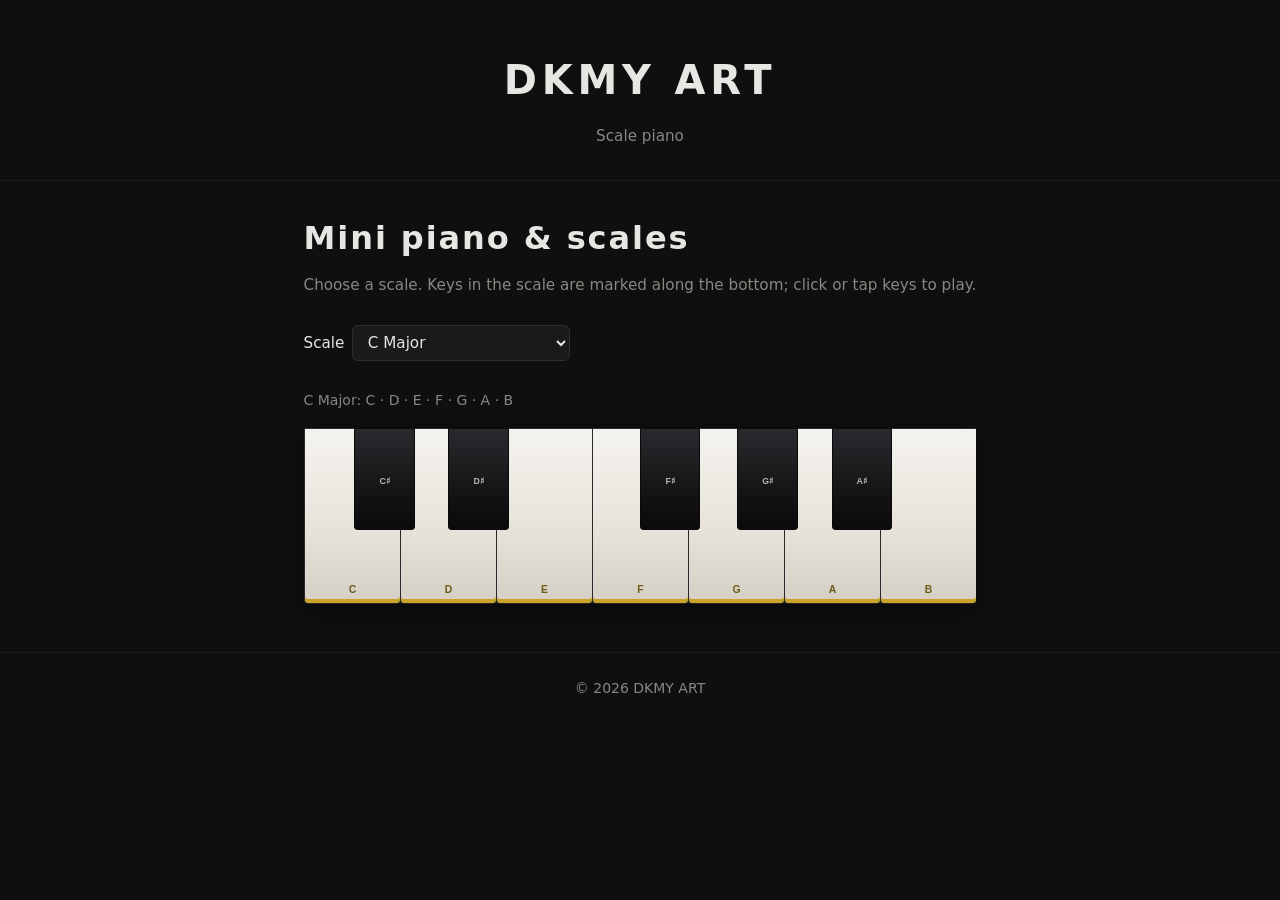
==== piano-scale.html @ 777ff050 "Create piano-scale.html" ====
<!DOCTYPE html>
<html lang="en">
  <head>
    <meta charset="UTF-8" />
    <meta name="viewport" content="width=device-width, initial-scale=1.0" />
    <title>Scale piano — DKMY ART</title>
    <link rel="stylesheet" href="styles.css" />
    <style>
      .piano-page {
        max-width: 52rem;
        margin: 0 auto;
        padding: 2rem 1.5rem 3rem;
      }

      .piano-page h1 {
        margin: 0 0 0.5rem;
        font-size: clamp(1.5rem, 4vw, 2rem);
        font-weight: 600;
        letter-spacing: 0.06em;
      }

      .piano-page .lead {
        margin: 0 0 1.75rem;
        color: var(--muted);
        font-size: 0.95rem;
      }

      .controls {
        display: flex;
        flex-wrap: wrap;
        align-items: center;
        gap: 0.75rem 1.25rem;
        margin-bottom: 1.75rem;
      }

      .controls label {
        display: flex;
        align-items: center;
        gap: 0.5rem;
        font-size: 0.95rem;
        color: var(--text);
      }

      .controls select {
        font: inherit;
        color: var(--text);
        background: var(--surface);
        border: 1px solid #2e2e32;
        border-radius: 6px;
        padding: 0.45rem 2rem 0.45rem 0.65rem;
        min-width: 12rem;
        cursor: pointer;
      }

      .controls select:focus {
        outline: 2px solid var(--accent);
        outline-offset: 2px;
      }

      .scale-hint {
        margin: 0 0 1rem;
        font-size: 0.875rem;
        color: var(--muted);
        font-variant-numeric: tabular-nums;
      }

      .piano-wrap {
        position: relative;
        width: 100%;
        max-width: 42rem;
        margin: 0 auto;
        user-select: none;
        -webkit-user-select: none;
      }

      .piano-keys {
        position: relative;
        display: flex;
        height: 11rem;
        border-radius: 0 0 6px 6px;
        overflow: visible;
        box-shadow: 0 8px 24px rgba(0, 0, 0, 0.45);
      }

      .key-white {
        flex: 1 1 0;
        min-width: 0;
        position: relative;
        z-index: 1;
        border: 1px solid #2a2a2e;
        border-right: none;
        border-radius: 0 0 4px 4px;
        background: linear-gradient(180deg, #f5f3ef 0%, #e8e4dc 55%, #d4cfc4 100%);
        cursor: pointer;
        padding: 0;
        display: flex;
        flex-direction: column;
        justify-content: flex-end;
        align-items: center;
        padding-bottom: 0.5rem;
        font-size: 0.65rem;
        font-weight: 600;
        color: #3a3835;
        transition: background 0.08s ease, transform 0.06s ease;
      }

      .piano-keys .key-white:last-child {
        border-right: 1px solid #2a2a2e;
      }

      .key-white:hover {
        background: linear-gradient(180deg, #fffefb 0%, #f0ebe3 55%, #ddd8ce 100%);
      }

      .key-white:active,
      .key-white.is-active {
        background: linear-gradient(180deg, #e0ddd6 0%, #d0ccc2 100%);
        transform: translateY(1px);
      }

      .key-white.in-scale {
        box-shadow: inset 0 -4px 0 0 var(--accent);
      }

      .key-white.in-scale .key-label {
        color: #6b5a1a;
      }

      .key-black {
        position: absolute;
        z-index: 2;
        top: 0;
        width: 9%;
        height: 58%;
        border: 1px solid #0a0a0a;
        border-radius: 0 0 3px 3px;
        background: linear-gradient(180deg, #2a2a2e 0%, #121214 70%, #0a0a0c 100%);
        cursor: pointer;
        padding: 0;
        padding-top: 0.35rem;
        font-size: 0.55rem;
        font-weight: 600;
        color: #b8b4ac;
        transition: background 0.08s ease, transform 0.06s ease;
      }

      .key-black:hover {
        background: linear-gradient(180deg, #3a3a42 0%, #1a1a1e 70%, #101012 100%);
      }

      .key-black:active,
      .key-black.is-active {
        background: linear-gradient(180deg, #1a1a1e 0%, #0a0a0c 100%);
        transform: translateY(1px);
      }

      .key-black.in-scale {
        box-shadow: inset 0 -3px 0 0 var(--accent);
      }

      .key-black.in-scale .key-label {
        color: var(--accent);
      }

      .key-label {
        pointer-events: none;
      }

      /* Black key horizontal positions (% of piano width), centered between white pairs */
      .kb-0 {
        left: 7.5%;
      }
      .kb-1 {
        left: 21.5%;
      }
      .kb-2 {
        left: 50%;
      }
      .kb-3 {
        left: 64.5%;
      }
      .kb-4 {
        left: 78.5%;
      }

      .sr-only {
        position: absolute;
        width: 1px;
        height: 1px;
        padding: 0;
        margin: -1px;
        overflow: hidden;
        clip: rect(0, 0, 0, 0);
        white-space: nowrap;
        border: 0;
      }
    </style>
  </head>
  <body>
    <header class="site-header">
      <h1 class="logo">DKMY ART</h1>
      <p class="tagline">Scale piano</p>
    </header>

    <main class="piano-page">
      <h1>Mini piano &amp; scales</h1>
      <p class="lead">
        Choose a scale. Keys in the scale are marked along the bottom; click or tap keys to play.
      </p>

      <div class="controls">
        <label for="scale-select">
          <span>Scale</span>
          <select id="scale-select" aria-describedby="scale-hint"></select>
        </label>
      </div>
      <p id="scale-hint" class="scale-hint" aria-live="polite"></p>

      <div class="piano-wrap">
        <div class="piano-keys" id="piano-keys" role="group" aria-label="One octave piano, C4 to B4"></div>
      </div>
    </main>

    <footer class="site-footer">
      <p>&copy; <span id="year"></span> DKMY ART</p>
    </footer>

    <script>
      (function () {
        const NOTE_NAMES = [
          "C",
          "C♯",
          "D",
          "D♯",
          "E",
          "F",
          "F♯",
          "G",
          "G♯",
          "A",
          "A♯",
          "B",
        ];
        const ROOT_NAMES = [
          "C",
          "C♯",
          "D",
          "D♯",
          "E",
          "F",
          "F♯",
          "G",
          "G♯",
          "A",
          "A♯",
          "B",
        ];

        /** Semitone offsets from root for each scale type (pitch classes within octave). */
        const SCALE_FORMULAS = {
          major: [0, 2, 4, 5, 7, 9, 11],
          naturalMinor: [0, 2, 3, 5, 7, 8, 10],
          harmonicMinor: [0, 2, 3, 5, 7, 8, 11],
          melodicMinor: [0, 2, 3, 5, 7, 9, 11],
          majorPentatonic: [0, 2, 4, 7, 9],
          minorPentatonic: [0, 3, 5, 7, 10],
          blues: [0, 3, 5, 6, 7, 10],
          dorian: [0, 2, 3, 5, 7, 9, 10],
          mixolydian: [0, 2, 4, 5, 7, 9, 10],
          lydian: [0, 2, 4, 6, 7, 9, 11],
          phrygian: [0, 1, 3, 5, 7, 8, 10],
          locrian: [0, 1, 3, 5, 6, 8, 10],
        };

        const SCALE_LABELS = {
          major: "Major",
          naturalMinor: "Natural minor",
          harmonicMinor: "Harmonic minor",
          melodicMinor: "Melodic minor",
          majorPentatonic: "Major pentatonic",
          minorPentatonic: "Minor pentatonic",
          blues: "Blues",
          dorian: "Dorian",
          mixolydian: "Mixolydian",
          lydian: "Lydian",
          phrygian: "Phrygian",
          locrian: "Locrian",
        };

        const BASE_OCTAVE = 4;
        const MIDI_C4 = 60;

        /** White keys in one octave C–B: indices into chromatic order for white keys only */
        const WHITE_OFFSETS = [0, 2, 4, 5, 7, 9, 11];
        /** Black keys: semitone offset from C of octave */
        const BLACK_OFFSETS = [1, 3, 6, 8, 10];

        function parseScaleId(id) {
          const [rootStr, type] = id.split(":");
          const root = parseInt(rootStr, 10);
          return { root, type };
        }

        function pitchClassesForScale(root, type) {
          const intervals = SCALE_FORMULAS[type];
          if (!intervals) return new Set();
          return new Set(intervals.map((i) => (root + i) % 12));
        }

        let audioCtx = null;

        function getAudioContext() {
          if (!audioCtx) {
            audioCtx = new (window.AudioContext || window.webkitAudioContext)();
          }
          return audioCtx;
        }

        function playMidiNote(midi, durationSec) {
          const ctx = getAudioContext();
          const t0 = ctx.currentTime;
          const freq = 440 * Math.pow(2, (midi - 69) / 12);
          const osc = ctx.createOscillator();
          const gain = ctx.createGain();
          osc.type = "triangle";
          osc.frequency.setValueAtTime(freq, t0);
          gain.gain.setValueAtTime(0, t0);
          gain.gain.linearRampToValueAtTime(0.18, t0 + 0.01);
          gain.gain.exponentialRampToValueAtTime(0.001, t0 + durationSec);
          osc.connect(gain);
          gain.connect(ctx.destination);
          osc.start(t0);
          osc.stop(t0 + durationSec + 0.05);
        }

        function buildScaleOptions(selectEl) {
          const frag = document.createDocumentFragment();
          for (let r = 0; r < 12; r++) {
            const rootName = ROOT_NAMES[r];
            for (const type of Object.keys(SCALE_FORMULAS)) {
              const opt = document.createElement("option");
              const id = r + ":" + type;
              opt.value = id;
              opt.textContent = rootName + " " + SCALE_LABELS[type];
              frag.appendChild(opt);
            }
          }
          selectEl.appendChild(frag);
          selectEl.value = "0:major";
        }

        function buildPiano(container) {
          container.innerHTML = "";
          const whiteKeys = [];
          const blackKeys = [];

          for (let i = 0; i < WHITE_OFFSETS.length; i++) {
            const offset = WHITE_OFFSETS[i];
            const midi = MIDI_C4 + offset;
            const btn = document.createElement("button");
            btn.type = "button";
            btn.className = "key-white";
            btn.dataset.midi = String(midi);
            btn.dataset.pitchClass = String(offset % 12);
            const name = NOTE_NAMES[offset];
            btn.innerHTML =
              '<span class="key-label" aria-hidden="true">' + name + "</span>";
            btn.setAttribute("aria-label", name + " " + BASE_OCTAVE);
            whiteKeys.push(btn);
            container.appendChild(btn);
          }

          for (let i = 0; i < BLACK_OFFSETS.length; i++) {
            const offset = BLACK_OFFSETS[i];
            const midi = MIDI_C4 + offset;
            const btn = document.createElement("button");
            btn.type = "button";
            btn.className = "key-black kb-" + i;
            btn.dataset.midi = String(midi);
            btn.dataset.pitchClass = String(offset % 12);
            const name = NOTE_NAMES[offset];
            btn.innerHTML =
              '<span class="key-label" aria-hidden="true">' + name + "</span>";
            btn.setAttribute("aria-label", name + " " + BASE_OCTAVE);
            blackKeys.push(btn);
            container.appendChild(btn);
          }

          return { whiteKeys, blackKeys };
        }

        function applyScaleHighlight(keys, root, type) {
          const pcs = pitchClassesForScale(root, type);
          const all = [...keys.whiteKeys, ...keys.blackKeys];
          for (const btn of all) {
            const pc = Number(btn.dataset.pitchClass, 10);
            const on = pcs.has(pc);
            btn.classList.toggle("in-scale", on);
          }
        }

        function updateHint(el, root, type) {
          const rootName = ROOT_NAMES[root];
          const label = SCALE_LABELS[type];
          const intervals = SCALE_FORMULAS[type];
          const notes = intervals
            .map((i) => NOTE_NAMES[(root + i) % 12])
            .join(" · ");
          el.textContent =
            rootName +
            " " +
            label +
            ": " +
            notes;
        }

        function bindPlay(keys) {
          const all = [...keys.whiteKeys, ...keys.blackKeys];
          const down = (btn) => {
            btn.classList.add("is-active");
            const midi = Number(btn.dataset.midi, 10);
            playMidiNote(midi, 0.45);
          };
          const up = (btn) => btn.classList.remove("is-active");

          for (const btn of all) {
            btn.addEventListener("mousedown", (e) => {
              e.preventDefault();
              down(btn);
            });
            btn.addEventListener("mouseup", () => up(btn));
            btn.addEventListener("mouseleave", () => up(btn));
            btn.addEventListener("touchstart", (e) => {
              e.preventDefault();
              down(btn);
            }, { passive: false });
            btn.addEventListener("touchend", () => up(btn));
            btn.addEventListener("touchcancel", () => up(btn));
          }
        }

        const select = document.getElementById("scale-select");
        const hint = document.getElementById("scale-hint");
        const pianoEl = document.getElementById("piano-keys");

        buildScaleOptions(select);
        const keys = buildPiano(pianoEl);
        bindPlay(keys);

        function refresh() {
          const { root, type } = parseScaleId(select.value);
          applyScaleHighlight(keys, root, type);
          updateHint(hint, root, type);
        }

        select.addEventListener("change", refresh);
        refresh();

        document.addEventListener(
          "click",
          () => {
            getAudioContext().resume();
          },
          { once: true }
        );

        const yearEl = document.getElementById("year");
        if (yearEl) {
          yearEl.textContent = String(new Date().getFullYear());
        }
      })();
    </script>
  </body>
</html>
---- styles.css ----
:root {
  --bg: #0f0f10;
  --surface: #1a1a1d;
  --text: #e8e6e3;
  --muted: #8a8680;
  --accent: #c9a227;
  --font-sans: system-ui, -apple-system, "Segoe UI", Roboto, sans-serif;
}

*,
*::before,
*::after {
  box-sizing: border-box;
}

body {
  margin: 0;
  min-height: 100vh;
  font-family: var(--font-sans);
  font-size: 1rem;
  line-height: 1.6;
  color: var(--text);
  background: var(--bg);
  display: flex;
  flex-direction: column;
}

.site-header {
  padding: 3rem 1.5rem 2rem;
  text-align: center;
  border-bottom: 1px solid var(--surface);
}

.logo {
  margin: 0;
  font-size: clamp(1.75rem, 5vw, 2.5rem);
  font-weight: 600;
  letter-spacing: 0.12em;
}

.tagline {
  margin: 0.75rem 0 0;
  color: var(--muted);
  font-size: 0.95rem;
}

.main {
  flex: 1;
  max-width: 42rem;
  margin: 0 auto;
  padding: 2.5rem 1.5rem;
  width: 100%;
}

.intro h2 {
  margin: 0 0 1rem;
  font-size: 1.25rem;
  font-weight: 600;
  color: var(--accent);
}

.intro p {
  margin: 0;
  color: var(--muted);
}

.site-footer {
  padding: 1.5rem;
  text-align: center;
  color: var(--muted);
  font-size: 0.875rem;
  border-top: 1px solid var(--surface);
}

.site-footer p {
  margin: 0;
}
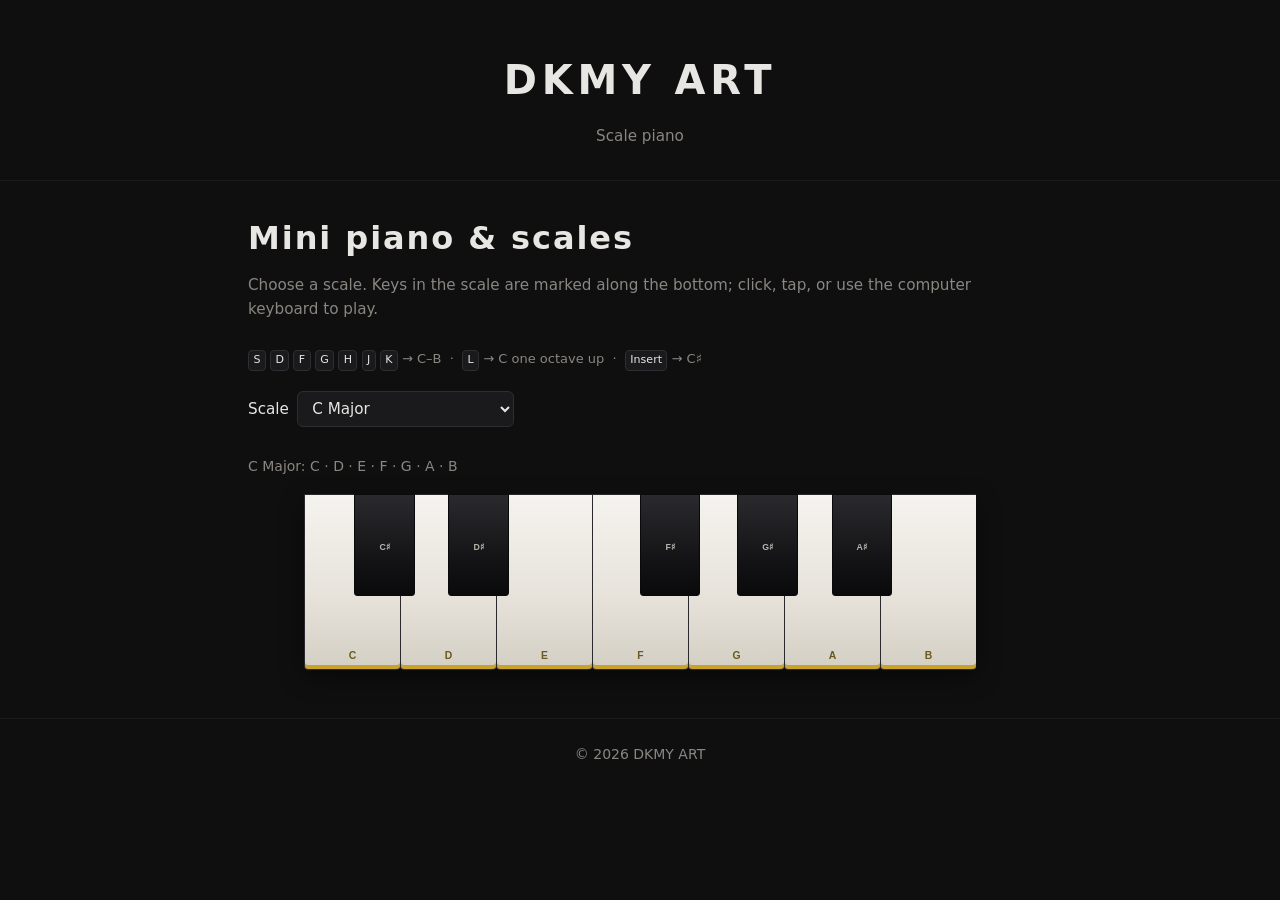
==== commit 4a985a8a: "add" ====
--- a/piano-scale.html
+++ b/piano-scale.html
@@ -62,6 +62,24 @@
         font-size: 0.875rem;
         color: var(--muted);
         font-variant-numeric: tabular-nums;
+      }
+
+      .keyboard-hint {
+        margin: 0 0 1.25rem;
+        font-size: 0.8125rem;
+        color: var(--muted);
+        line-height: 1.5;
+      }
+
+      .keyboard-hint kbd {
+        display: inline-block;
+        padding: 0.1em 0.4em;
+        font-size: 0.85em;
+        font-family: inherit;
+        color: var(--text);
+        background: var(--surface);
+        border: 1px solid #2e2e32;
+        border-radius: 4px;
       }
 
       .piano-wrap {
@@ -205,7 +223,13 @@
     <main class="piano-page">
       <h1>Mini piano &amp; scales</h1>
       <p class="lead">
-        Choose a scale. Keys in the scale are marked along the bottom; click or tap keys to play.
+        Choose a scale. Keys in the scale are marked along the bottom; click, tap, or use the
+        computer keyboard to play.
+      </p>
+      <p class="keyboard-hint" id="keyboard-hint">
+        <kbd>S</kbd> <kbd>D</kbd> <kbd>F</kbd> <kbd>G</kbd> <kbd>H</kbd> <kbd>J</kbd>
+        <kbd>K</kbd> → C–B &nbsp;·&nbsp; <kbd>L</kbd> → C one octave up &nbsp;·&nbsp;
+        <kbd>Insert</kbd> → C♯
       </p>
 
       <div class="controls">
@@ -393,7 +417,7 @@
           const pcs = pitchClassesForScale(root, type);
           const all = [...keys.whiteKeys, ...keys.blackKeys];
           for (const btn of all) {
-            const pc = Number(btn.dataset.pitchClass, 10);
+            const pc = parseInt(btn.dataset.pitchClass, 10);
             const on = pcs.has(pc);
             btn.classList.toggle("in-scale", on);
           }
@@ -414,14 +438,55 @@
             notes;
         }
 
+        /** Physical key code → MIDI note (QWERTY row + Insert). L = C5; Insert = C♯4. */
+        const CODE_TO_MIDI = {
+          KeyS: 60,
+          KeyD: 62,
+          KeyF: 64,
+          KeyG: 65,
+          KeyH: 67,
+          KeyJ: 69,
+          KeyK: 71,
+          KeyL: 72,
+          Insert: 61,
+        };
+
+        function isFormFieldTarget(el) {
+          if (!el || !el.tagName) return false;
+          const t = el.tagName;
+          return (
+            t === "INPUT" ||
+            t === "TEXTAREA" ||
+            t === "SELECT" ||
+            el.isContentEditable
+          );
+        }
+
         function bindPlay(keys) {
           const all = [...keys.whiteKeys, ...keys.blackKeys];
-          const down = (btn) => {
-            btn.classList.add("is-active");
-            const midi = Number(btn.dataset.midi, 10);
+          const midiToBtn = new Map();
+          for (const btn of all) {
+            midiToBtn.set(parseInt(btn.dataset.midi, 10), btn);
+          }
+
+          function midiDown(midi) {
             playMidiNote(midi, 0.45);
-          };
-          const up = (btn) => btn.classList.remove("is-active");
+            const btn = midiToBtn.get(midi);
+            if (btn) btn.classList.add("is-active");
+          }
+
+          function midiUp(midi) {
+            const btn = midiToBtn.get(midi);
+            if (btn) btn.classList.remove("is-active");
+          }
+
+          function down(btn) {
+            midiDown(parseInt(btn.dataset.midi, 10));
+          }
+
+          function up(btn) {
+            midiUp(parseInt(btn.dataset.midi, 10));
+          }
 
           for (const btn of all) {
             btn.addEventListener("mousedown", (e) => {
@@ -430,13 +495,51 @@
             });
             btn.addEventListener("mouseup", () => up(btn));
             btn.addEventListener("mouseleave", () => up(btn));
-            btn.addEventListener("touchstart", (e) => {
-              e.preventDefault();
-              down(btn);
-            }, { passive: false });
+            btn.addEventListener(
+              "touchstart",
+              (e) => {
+                e.preventDefault();
+                down(btn);
+              },
+              { passive: false }
+            );
             btn.addEventListener("touchend", () => up(btn));
             btn.addEventListener("touchcancel", () => up(btn));
           }
+
+          const pressedCodes = new Set();
+
+          function releaseAllKeyboard() {
+            for (const code of pressedCodes) {
+              const midi = CODE_TO_MIDI[code];
+              if (midi !== undefined) {
+                midiUp(midi);
+              }
+            }
+            pressedCodes.clear();
+          }
+
+          window.addEventListener("keydown", (e) => {
+            if (e.repeat) return;
+            if (isFormFieldTarget(e.target)) return;
+            const midi = CODE_TO_MIDI[e.code];
+            if (midi === undefined) return;
+            e.preventDefault();
+            if (pressedCodes.has(e.code)) return;
+            pressedCodes.add(e.code);
+            getAudioContext().resume();
+            midiDown(midi);
+          });
+
+          window.addEventListener("keyup", (e) => {
+            const midi = CODE_TO_MIDI[e.code];
+            if (midi === undefined) return;
+            if (!pressedCodes.has(e.code)) return;
+            pressedCodes.delete(e.code);
+            midiUp(midi);
+          });
+
+          window.addEventListener("blur", releaseAllKeyboard);
         }
 
         const select = document.getElementById("scale-select");
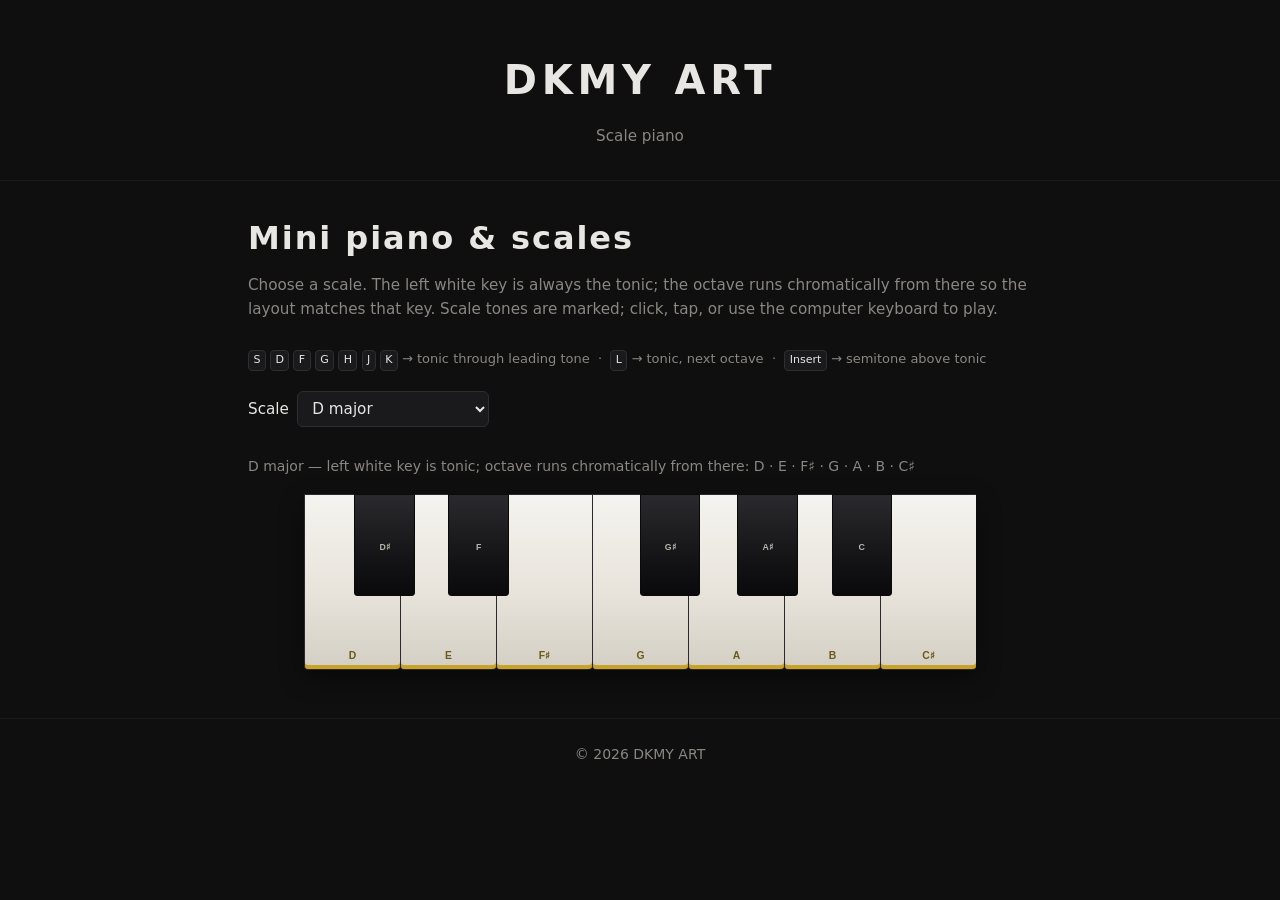
==== commit 3c7b6d0e: "Update piano-scale.html" ====
--- a/piano-scale.html
+++ b/piano-scale.html
@@ -223,13 +223,14 @@
     <main class="piano-page">
       <h1>Mini piano &amp; scales</h1>
       <p class="lead">
-        Choose a scale. Keys in the scale are marked along the bottom; click, tap, or use the
+        Choose a scale. The left white key is always the tonic; the octave runs chromatically from
+        there so the layout matches that key. Scale tones are marked; click, tap, or use the
         computer keyboard to play.
       </p>
       <p class="keyboard-hint" id="keyboard-hint">
         <kbd>S</kbd> <kbd>D</kbd> <kbd>F</kbd> <kbd>G</kbd> <kbd>H</kbd> <kbd>J</kbd>
-        <kbd>K</kbd> → C–B &nbsp;·&nbsp; <kbd>L</kbd> → C one octave up &nbsp;·&nbsp;
-        <kbd>Insert</kbd> → C♯
+        <kbd>K</kbd> → tonic through leading tone &nbsp;·&nbsp; <kbd>L</kbd> → tonic, next octave
+        &nbsp;·&nbsp; <kbd>Insert</kbd> → semitone above tonic
       </p>
 
       <div class="controls">
@@ -241,7 +242,12 @@
       <p id="scale-hint" class="scale-hint" aria-live="polite"></p>
 
       <div class="piano-wrap">
-        <div class="piano-keys" id="piano-keys" role="group" aria-label="One octave piano, C4 to B4"></div>
+        <div
+          class="piano-keys"
+          id="piano-keys"
+          role="group"
+          aria-label="One chromatic octave from the scale tonic"
+        ></div>
       </div>
     </main>
 
@@ -265,70 +271,48 @@
           "A♯",
           "B",
         ];
-        const ROOT_NAMES = [
-          "C",
-          "C♯",
-          "D",
-          "D♯",
-          "E",
-          "F",
-          "F♯",
-          "G",
-          "G♯",
-          "A",
-          "A♯",
-          "B",
+
+        /** Semitone steps from tonic along one chromatic octave (keyboard layout). */
+        const MAJOR_CHROMATIC = [0, 2, 4, 5, 7, 9, 11];
+        const NATURAL_MINOR_CHROMATIC = [0, 2, 3, 5, 7, 8, 10];
+
+        /**
+         * Only these scales. value → option id; root = pitch class 0–11; mode sets which
+         * chromatic steps (from tonic) count as “in scale” for the gold bar.
+         */
+        const SCALES = [
+          { value: "d-major", label: "D major", root: 2, mode: "major" },
+          { value: "a-minor", label: "A minor", root: 9, mode: "minor" },
+          { value: "e-minor", label: "E minor", root: 4, mode: "minor" },
+          { value: "f-major", label: "F major", root: 5, mode: "major" },
+          { value: "g-major", label: "G major", root: 7, mode: "major" },
+          { value: "b-minor", label: "B minor", root: 11, mode: "minor" },
+          { value: "c-minor", label: "C minor", root: 0, mode: "minor" },
         ];
 
-        /** Semitone offsets from root for each scale type (pitch classes within octave). */
-        const SCALE_FORMULAS = {
-          major: [0, 2, 4, 5, 7, 9, 11],
-          naturalMinor: [0, 2, 3, 5, 7, 8, 10],
-          harmonicMinor: [0, 2, 3, 5, 7, 8, 11],
-          melodicMinor: [0, 2, 3, 5, 7, 9, 11],
-          majorPentatonic: [0, 2, 4, 7, 9],
-          minorPentatonic: [0, 3, 5, 7, 10],
-          blues: [0, 3, 5, 6, 7, 10],
-          dorian: [0, 2, 3, 5, 7, 9, 10],
-          mixolydian: [0, 2, 4, 5, 7, 9, 10],
-          lydian: [0, 2, 4, 6, 7, 9, 11],
-          phrygian: [0, 1, 3, 5, 7, 8, 10],
-          locrian: [0, 1, 3, 5, 6, 8, 10],
-        };
-
-        const SCALE_LABELS = {
-          major: "Major",
-          naturalMinor: "Natural minor",
-          harmonicMinor: "Harmonic minor",
-          melodicMinor: "Melodic minor",
-          majorPentatonic: "Major pentatonic",
-          minorPentatonic: "Minor pentatonic",
-          blues: "Blues",
-          dorian: "Dorian",
-          mixolydian: "Mixolydian",
-          lydian: "Lydian",
-          phrygian: "Phrygian",
-          locrian: "Locrian",
-        };
-
-        const BASE_OCTAVE = 4;
         const MIDI_C4 = 60;
 
-        /** White keys in one octave C–B: indices into chromatic order for white keys only */
+        /** White keys: chromatic step from tonic (0 = leftmost white). */
         const WHITE_OFFSETS = [0, 2, 4, 5, 7, 9, 11];
-        /** Black keys: semitone offset from C of octave */
+        /** Black keys: chromatic step from tonic. */
         const BLACK_OFFSETS = [1, 3, 6, 8, 10];
 
-        function parseScaleId(id) {
-          const [rootStr, type] = id.split(":");
-          const root = parseInt(rootStr, 10);
-          return { root, type };
-        }
-
-        function pitchClassesForScale(root, type) {
-          const intervals = SCALE_FORMULAS[type];
-          if (!intervals) return new Set();
-          return new Set(intervals.map((i) => (root + i) % 12));
+        function getScaleByValue(value) {
+          return SCALES.find((s) => s.value === value) || SCALES[0];
+        }
+
+        function chromaticStepsInScale(mode) {
+          return mode === "major" ? MAJOR_CHROMATIC : NATURAL_MINOR_CHROMATIC;
+        }
+
+        function rootMidiForScale(root) {
+          return MIDI_C4 + root;
+        }
+
+        function midiToLabel(midi) {
+          const pc = ((midi % 12) + 12) % 12;
+          const octave = Math.floor(midi / 12) - 1;
+          return NOTE_NAMES[pc] + " " + octave;
         }
 
         let audioCtx = null;
@@ -359,18 +343,15 @@
 
         function buildScaleOptions(selectEl) {
           const frag = document.createDocumentFragment();
-          for (let r = 0; r < 12; r++) {
-            const rootName = ROOT_NAMES[r];
-            for (const type of Object.keys(SCALE_FORMULAS)) {
-              const opt = document.createElement("option");
-              const id = r + ":" + type;
-              opt.value = id;
-              opt.textContent = rootName + " " + SCALE_LABELS[type];
-              frag.appendChild(opt);
-            }
+          for (let i = 0; i < SCALES.length; i++) {
+            const s = SCALES[i];
+            const opt = document.createElement("option");
+            opt.value = s.value;
+            opt.textContent = s.label;
+            frag.appendChild(opt);
           }
           selectEl.appendChild(frag);
-          selectEl.value = "0:major";
+          selectEl.value = SCALES[0].value;
         }
 
         function buildPiano(container) {
@@ -379,33 +360,23 @@
           const blackKeys = [];
 
           for (let i = 0; i < WHITE_OFFSETS.length; i++) {
-            const offset = WHITE_OFFSETS[i];
-            const midi = MIDI_C4 + offset;
+            const chromatic = WHITE_OFFSETS[i];
             const btn = document.createElement("button");
             btn.type = "button";
             btn.className = "key-white";
-            btn.dataset.midi = String(midi);
-            btn.dataset.pitchClass = String(offset % 12);
-            const name = NOTE_NAMES[offset];
-            btn.innerHTML =
-              '<span class="key-label" aria-hidden="true">' + name + "</span>";
-            btn.setAttribute("aria-label", name + " " + BASE_OCTAVE);
+            btn.dataset.chromatic = String(chromatic);
+            btn.innerHTML = '<span class="key-label" aria-hidden="true"></span>';
             whiteKeys.push(btn);
             container.appendChild(btn);
           }
 
           for (let i = 0; i < BLACK_OFFSETS.length; i++) {
-            const offset = BLACK_OFFSETS[i];
-            const midi = MIDI_C4 + offset;
+            const chromatic = BLACK_OFFSETS[i];
             const btn = document.createElement("button");
             btn.type = "button";
             btn.className = "key-black kb-" + i;
-            btn.dataset.midi = String(midi);
-            btn.dataset.pitchClass = String(offset % 12);
-            const name = NOTE_NAMES[offset];
-            btn.innerHTML =
-              '<span class="key-label" aria-hidden="true">' + name + "</span>";
-            btn.setAttribute("aria-label", name + " " + BASE_OCTAVE);
+            btn.dataset.chromatic = String(chromatic);
+            btn.innerHTML = '<span class="key-label" aria-hidden="true"></span>';
             blackKeys.push(btn);
             container.appendChild(btn);
           }
@@ -413,42 +384,68 @@
           return { whiteKeys, blackKeys };
         }
 
-        function applyScaleHighlight(keys, root, type) {
-          const pcs = pitchClassesForScale(root, type);
+        function applyKeyLayout(keys, scale) {
+          const rootMidi = rootMidiForScale(scale.root);
+          const applyRow = function (btnList, offsets) {
+            for (let i = 0; i < btnList.length; i++) {
+              const chromatic = offsets[i];
+              const midi = rootMidi + chromatic;
+              const btn = btnList[i];
+              btn.dataset.midi = String(midi);
+              btn.dataset.chromatic = String(chromatic);
+              const pc = ((midi % 12) + 12) % 12;
+              const label = btn.querySelector(".key-label");
+              if (label) {
+                label.textContent = NOTE_NAMES[pc];
+              }
+              btn.setAttribute("aria-label", midiToLabel(midi));
+            }
+          };
+          applyRow(keys.whiteKeys, WHITE_OFFSETS);
+          applyRow(keys.blackKeys, BLACK_OFFSETS);
+        }
+
+        function applyScaleHighlight(keys, scale) {
+          const steps = new Set(chromaticStepsInScale(scale.mode));
           const all = [...keys.whiteKeys, ...keys.blackKeys];
-          for (const btn of all) {
-            const pc = parseInt(btn.dataset.pitchClass, 10);
-            const on = pcs.has(pc);
-            btn.classList.toggle("in-scale", on);
-          }
-        }
-
-        function updateHint(el, root, type) {
-          const rootName = ROOT_NAMES[root];
-          const label = SCALE_LABELS[type];
-          const intervals = SCALE_FORMULAS[type];
-          const notes = intervals
-            .map((i) => NOTE_NAMES[(root + i) % 12])
+          for (let i = 0; i < all.length; i++) {
+            const btn = all[i];
+            const p = parseInt(btn.dataset.chromatic, 10);
+            btn.classList.toggle("in-scale", steps.has(p));
+          }
+        }
+
+        function updateHint(el, scale) {
+          const steps = chromaticStepsInScale(scale.mode);
+          const notes = steps
+            .map(function (step) {
+              return NOTE_NAMES[(scale.root + step) % 12];
+            })
             .join(" · ");
           el.textContent =
-            rootName +
-            " " +
-            label +
-            ": " +
+            scale.label +
+            " — left white key is tonic; octave runs chromatically from there: " +
             notes;
         }
 
-        /** Physical key code → MIDI note (QWERTY row + Insert). L = C5; Insert = C♯4. */
-        const CODE_TO_MIDI = {
-          KeyS: 60,
-          KeyD: 62,
-          KeyF: 64,
-          KeyG: 65,
-          KeyH: 67,
-          KeyJ: 69,
-          KeyK: 71,
-          KeyL: 72,
-          Insert: 61,
+        /**
+         * Physical key → chromatic step from tonic (same as piano layout).
+         * L = next octave tonic (+12 semitones).
+         */
+        const CODE_TO_CHROMATIC = {
+          KeyS: 0,
+          KeyD: 2,
+          KeyF: 4,
+          KeyG: 5,
+          KeyH: 7,
+          KeyJ: 9,
+          KeyK: 11,
+          KeyL: 12,
+          Insert: 1,
+        };
+
+        const state = {
+          rootMidi: rootMidiForScale(SCALES[0].root),
         };
 
         function isFormFieldTarget(el) {
@@ -465,9 +462,16 @@
         function bindPlay(keys) {
           const all = [...keys.whiteKeys, ...keys.blackKeys];
           const midiToBtn = new Map();
-          for (const btn of all) {
-            midiToBtn.set(parseInt(btn.dataset.midi, 10), btn);
-          }
+
+          function rebuildMidiMap() {
+            midiToBtn.clear();
+            for (let i = 0; i < all.length; i++) {
+              const btn = all[i];
+              midiToBtn.set(parseInt(btn.dataset.midi, 10), btn);
+            }
+          }
+
+          rebuildMidiMap();
 
           function midiDown(midi) {
             playMidiNote(midi, 0.45);
@@ -488,7 +492,8 @@
             midiUp(parseInt(btn.dataset.midi, 10));
           }
 
-          for (const btn of all) {
+          for (let i = 0; i < all.length; i++) {
+            const btn = all[i];
             btn.addEventListener("mousedown", (e) => {
               e.preventDefault();
               down(btn);
@@ -507,39 +512,42 @@
             btn.addEventListener("touchcancel", () => up(btn));
           }
 
-          const pressedCodes = new Set();
+          const pressedKeys = new Map();
+
+          function midiForChromaticStep(step) {
+            return state.rootMidi + step;
+          }
 
           function releaseAllKeyboard() {
-            for (const code of pressedCodes) {
-              const midi = CODE_TO_MIDI[code];
-              if (midi !== undefined) {
-                midiUp(midi);
-              }
+            for (const midi of pressedKeys.values()) {
+              midiUp(midi);
             }
-            pressedCodes.clear();
+            pressedKeys.clear();
           }
 
           window.addEventListener("keydown", (e) => {
             if (e.repeat) return;
             if (isFormFieldTarget(e.target)) return;
-            const midi = CODE_TO_MIDI[e.code];
-            if (midi === undefined) return;
+            const step = CODE_TO_CHROMATIC[e.code];
+            if (step === undefined) return;
             e.preventDefault();
-            if (pressedCodes.has(e.code)) return;
-            pressedCodes.add(e.code);
+            if (pressedKeys.has(e.code)) return;
+            const midi = midiForChromaticStep(step);
+            pressedKeys.set(e.code, midi);
             getAudioContext().resume();
             midiDown(midi);
           });
 
           window.addEventListener("keyup", (e) => {
-            const midi = CODE_TO_MIDI[e.code];
-            if (midi === undefined) return;
-            if (!pressedCodes.has(e.code)) return;
-            pressedCodes.delete(e.code);
-            midiUp(midi);
+            const midiHeld = pressedKeys.get(e.code);
+            if (midiHeld === undefined) return;
+            pressedKeys.delete(e.code);
+            midiUp(midiHeld);
           });
 
           window.addEventListener("blur", releaseAllKeyboard);
+
+          return { rebuildMidiMap };
         }
 
         const select = document.getElementById("scale-select");
@@ -548,12 +556,15 @@
 
         buildScaleOptions(select);
         const keys = buildPiano(pianoEl);
-        bindPlay(keys);
+        const playCtl = bindPlay(keys);
 
         function refresh() {
-          const { root, type } = parseScaleId(select.value);
-          applyScaleHighlight(keys, root, type);
-          updateHint(hint, root, type);
+          const scale = getScaleByValue(select.value);
+          state.rootMidi = rootMidiForScale(scale.root);
+          applyKeyLayout(keys, scale);
+          playCtl.rebuildMidiMap();
+          applyScaleHighlight(keys, scale);
+          updateHint(hint, scale);
         }
 
         select.addEventListener("change", refresh);
